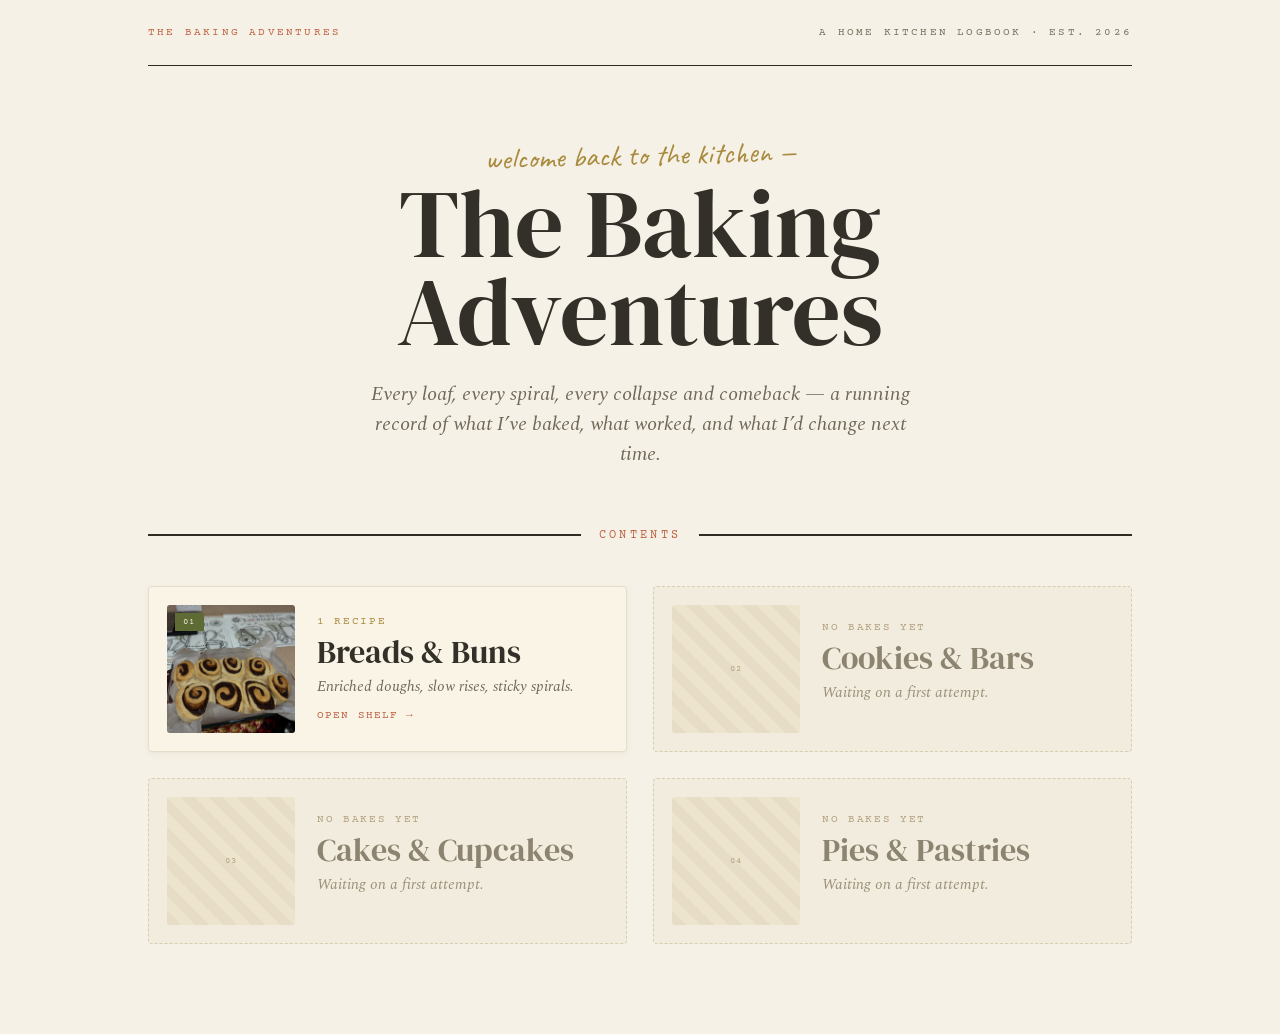
==== index.html @ d79e12d2 "landing page, categories" ====
<!doctype html>
<html lang="en">
<head>
  <meta charset="utf-8">
  <meta name="viewport" content="width=device-width, initial-scale=1">
  <title>The Baking Adventures</title>
  <link rel="preconnect" href="https://fonts.googleapis.com">
  <link rel="preconnect" href="https://fonts.gstatic.com" crossorigin>
  <link href="https://fonts.googleapis.com/css2?family=DM+Serif+Display:ital@0;1&amp;family=Spectral:ital,wght@0,400;0,500;0,600;0,700;1,400;1,500&amp;family=Caveat:wght@500;600;700&amp;family=Courier+Prime&amp;display=swap" rel="stylesheet">
  <link rel="stylesheet" href="styles.css">
</head>
<body>
  <div class="page-shell">
    <main class="page-content">
      <header class="top-bar">
        <span class="brand">The Baking Adventures</span>
        <span>A home kitchen logbook &middot; Est. 2026</span>
      </header>

      <section class="masthead">
        <div class="kicker">welcome back to the kitchen &mdash;</div>
        <h1>The Baking<br>Adventures</h1>
        <p class="lede">
          Every loaf, every spiral, every collapse and comeback &mdash; a running record
          of what I&rsquo;ve baked, what worked, and what I&rsquo;d change next time.
        </p>
      </section>

      <div class="rule-row">
        <span class="rule"></span>
        <span class="rule-text">Contents</span>
        <span class="rule"></span>
      </div>

      <div class="category-grid">
        <a class="category-card" href="breads-and-buns/index.html">
          <div class="category-cover">
            <img src="breads-and-buns/cinnamon-rolls/attempt1/noIcing.jpeg" alt="Cinnamon rolls">
            <span class="cover-num">01</span>
          </div>
          <div class="card-body">
            <div class="meta">1 recipe</div>
            <h2>Breads &amp; Buns</h2>
            <p class="desc">Enriched doughs, slow rises, sticky spirals.</p>
            <span class="go">Open shelf &rarr;</span>
          </div>
        </a>

        <div class="category-card is-empty">
          <div class="category-cover is-pattern">02</div>
          <div class="card-body">
            <div class="meta">No bakes yet</div>
            <h2>Cookies &amp; Bars</h2>
            <p class="desc">Waiting on a first attempt.</p>
          </div>
        </div>

        <div class="category-card is-empty">
          <div class="category-cover is-pattern">03</div>
          <div class="card-body">
            <div class="meta">No bakes yet</div>
            <h2>Cakes &amp; Cupcakes</h2>
            <p class="desc">Waiting on a first attempt.</p>
          </div>
        </div>

        <div class="category-card is-empty">
          <div class="category-cover is-pattern">04</div>
          <div class="card-body">
            <div class="meta">No bakes yet</div>
            <h2>Pies &amp; Pastries</h2>
            <p class="desc">Waiting on a first attempt.</p>
          </div>
        </div>
      </div>
    </main>
  </div>
</body>
</html>
---- styles.css ----
:root {
  color: #33302a;
  background: #e8dfca;
  font-family: "Spectral", serif;
}

* {
  box-sizing: border-box;
}

body {
  margin: 0;
  background: #e8dfca;
}

button {
  color: inherit;
}

::selection {
  color: #f7eedd;
  background: #bd6444;
}

.page-shell {
  min-height: 100vh;
  padding-bottom: 90px;
  background: #f6f1e6;
}

.page-content {
  max-width: 1080px;
  margin: 0 auto;
  padding: 0 48px;
}

.top-bar {
  display: flex;
  align-items: center;
  justify-content: space-between;
  padding: 26px 0;
  border-bottom: 1.5px solid #2f2c26;
  color: #7a7363;
  font: 11px "Courier Prime", monospace;
  letter-spacing: 0.2em;
  text-transform: uppercase;
}

.brand,
.ingredient-group h3,
.reset-button,
.notes h2 {
  color: #bd6444;
}

.hero {
  display: flex;
  align-items: center;
  gap: 54px;
  padding: 52px 0 46px;
}

.hero-copy {
  flex: 1;
}

.eyebrow {
  margin-bottom: 16px;
  color: #a98b3f;
  font: 11px "Courier Prime", monospace;
  letter-spacing: 0.22em;
  text-transform: uppercase;
}

h1,
h2 {
  font-family: "DM Serif Display", serif;
  font-weight: 400;
}

h1 {
  margin: 0 0 22px;
  font-size: 74px;
  line-height: 0.95;
}

.intro {
  max-width: 42ch;
  margin: 0 0 28px;
  color: #6f6757;
  font-size: 19px;
  font-style: italic;
  line-height: 1.55;
}

.recipe-meta {
  display: flex;
  max-width: 430px;
  margin: 0;
  padding-top: 15px;
  border-top: 1.5px solid #2f2c26;
  color: #7a7363;
  font: 11.5px "Courier Prime", monospace;
  letter-spacing: 0.08em;
  text-transform: uppercase;
}

.recipe-meta div {
  flex: 1;
}

.recipe-meta dt {
  margin-bottom: 4px;
  color: #a98b3f;
}

.recipe-meta dd {
  margin: 0;
}

.hero-photo-wrap {
  position: relative;
  width: 360px;
  flex-shrink: 0;
  padding-top: 18px;
}

.photo-card {
  position: relative;
  margin: 0;
  background: #faf4e6;
  box-shadow: 0 6px 20px rgba(60, 40, 20, 0.18);
}

.hero-photo-card {
  padding: 12px 12px 16px;
  transform: rotate(2deg);
}

.tape {
  position: absolute;
  z-index: 2;
  top: -16px;
  left: 50%;
  width: 128px;
  height: 36px;
  transform: translateX(-50%) rotate(-3deg);
  border: 1px dashed rgba(255, 255, 255, 0.5);
  background: rgba(95, 107, 52, 0.42);
}

.hero-image,
.gallery-image {
  display: block;
  width: 100%;
  object-fit: cover;
  background: #eee5d2;
}

.hero-image {
  height: 330px;
}

.photo-card figcaption {
  margin-top: 8px;
  color: #7a7a3e;
  font: 23px "Caveat", cursive;
  text-align: center;
}

.recipe-layout {
  display: flex;
  align-items: flex-start;
  gap: 56px;
}

.ingredients {
  width: 380px;
  flex-shrink: 0;
}

.method {
  flex: 1;
  min-width: 0;
  padding-top: 4px;
}

.section-heading {
  display: flex;
  align-items: center;
  border-bottom: 1.5px solid #2f2c26;
  padding-bottom: 14px;
}

.ingredients-heading {
  align-items: flex-end;
  justify-content: space-between;
  gap: 12px;
  margin-bottom: 18px;
}

.method-heading {
  gap: 14px;
  margin-bottom: 8px;
}

.section-heading h2,
.gallery h2 {
  margin: 0;
  font-size: 30px;
  line-height: 1;
}

.scaler {
  display: flex;
  align-items: center;
  gap: 9px;
  padding: 5px 7px;
  border-radius: 999px;
  background: #efe9d8;
}

.scale-button {
  width: 26px;
  height: 26px;
  padding: 0;
  border: 0;
  border-radius: 50%;
  font: 18px/1 "Spectral", serif;
  cursor: pointer;
}

.scale-down {
  color: #5f6b34;
  background: #e2d9c2;
}

.scale-up {
  color: #f3efdf;
  background: #5f6b34;
}

.serving-count {
  min-width: 26px;
  font: 22px "DM Serif Display", serif;
  text-align: center;
}

.ingredient-controls {
  display: flex;
  align-items: center;
  justify-content: space-between;
  margin-bottom: 22px;
}

.unit-hint {
  margin: -10px 0 18px;
  color: #8f8673;
  font: 11px/1.4 "Courier Prime", monospace;
}

.unit-tabs {
  display: flex;
  gap: 22px;
}

.unit-tab,
.reset-button {
  border: 0;
  background: none;
  cursor: pointer;
}

.unit-tab {
  padding: 0 0 4px;
  border-bottom: 2px solid transparent;
  color: #b3a98f;
  font: 11.5px "Courier Prime", monospace;
  letter-spacing: 0.07em;
  text-transform: uppercase;
}

.unit-tab.is-active {
  border-bottom-color: #5f6b34;
  color: #5f6b34;
}

.reset-button {
  padding: 0;
  font: 18px "Caveat", cursive;
}

.ingredient-group {
  margin-bottom: 26px;
}

.ingredient-group h3 {
  margin: 0 0 10px;
  font: 25px "Caveat", cursive;
}

.ingredient-row {
  display: flex;
  width: 100%;
  align-items: baseline;
  justify-content: space-between;
  gap: 14px;
  padding: 8px 0;
  border: 0;
  border-bottom: 1px solid #e4ddca;
  color: inherit;
  background: transparent;
  font-family: inherit;
  font-size: 16px;
  text-align: left;
}

.ingredient-row.is-toggleable {
  cursor: pointer;
  transition: color 0.15s, background-color 0.15s;
}

.ingredient-row.is-toggleable:hover,
.ingredient-row.is-toggleable:focus-visible {
  color: #5f6b34;
  background: rgba(95, 107, 52, 0.06);
  outline: none;
}

.ingredient-amount {
  color: #7a7363;
  font-variant-numeric: tabular-nums;
  white-space: nowrap;
}

.progress-label {
  color: #9a9079;
  font: 11px "Courier Prime", monospace;
  letter-spacing: 0.08em;
  text-transform: uppercase;
}

.method-step {
  display: flex;
  width: 100%;
  align-items: flex-start;
  gap: 18px;
  padding: 18px 0;
  border: 0;
  border-bottom: 1px solid #e4ddca;
  background: transparent;
  font-family: inherit;
  text-align: left;
  cursor: pointer;
}

.step-badge {
  display: flex;
  width: 30px;
  height: 30px;
  flex-shrink: 0;
  align-items: center;
  justify-content: center;
  margin-top: 2px;
  border: 1.5px solid #cdc3a8;
  border-radius: 50%;
  color: #8a7457;
  font: 15px "DM Serif Display", serif;
}

.step-text {
  color: #33302a;
  font-size: 16.5px;
  line-height: 1.6;
}

.step-text strong {
  color: #24211d;
  font-weight: 700;
}

.method-step.is-complete .step-badge {
  border-color: #5f6b34;
  color: #f3efdf;
  background: #5f6b34;
}

.method-step.is-complete .step-text {
  color: #a59c88;
  text-decoration: line-through;
}

.gallery {
  margin-top: 40px;
}

.gallery h2 {
  margin-bottom: 20px;
}

.gallery-grid {
  display: flex;
  gap: 18px;
}

.gallery-card {
  flex: 1;
  padding: 9px 9px 12px;
  box-shadow: 0 4px 14px rgba(60, 40, 20, 0.14);
}

.gallery-card-left {
  transform: rotate(-1.5deg);
}

.gallery-card-center {
  margin-top: 10px;
  transform: rotate(1.5deg);
}

.gallery-card-right {
  transform: rotate(-1deg);
}

.gallery-image {
  height: 160px;
}

.gallery-card figcaption {
  margin-top: 5px;
  font-size: 18px;
}

.notes {
  margin-top: 40px;
  padding: 24px 28px;
  border-radius: 3px;
  background: #efe9d8;
}

.notes h2 {
  margin: 0 0 8px;
  font: 26px "Caveat", cursive;
}

.notes p {
  margin: 0;
  color: #6f6757;
  font-size: 16px;
  font-style: italic;
  line-height: 1.6;
}

@media (max-width: 860px) {
  .page-content {
    padding: 0 28px;
  }

  .hero,
  .recipe-layout {
    gap: 36px;
  }

  .hero-photo-wrap,
  .ingredients {
    width: 340px;
  }

  h1 {
    font-size: 62px;
  }
}

@media (max-width: 720px) {
  .top-bar {
    align-items: flex-start;
    gap: 16px;
  }

  .hero,
  .recipe-layout {
    flex-direction: column;
  }

  .hero-photo-wrap,
  .ingredients {
    width: 100%;
  }

  .hero-photo-wrap {
    max-width: 420px;
    align-self: center;
  }

  .method {
    width: 100%;
  }
}

@media (max-width: 480px) {
  .page-content {
    padding: 0 20px;
  }

  .top-bar {
    flex-direction: column;
  }

  h1 {
    font-size: 54px;
  }

  .gallery-grid {
    flex-direction: column;
  }

  .gallery-card {
    width: min(90%, 320px);
    align-self: center;
  }
}
/* 
   Navigation & gallery pages (home, category, attempts landing)
   Shared by index.html, breads-and-buns/index.html and each
   recipe's attempts landing (cinnamon-rolls/index.html)
 */

h3 {
  font-family: "DM Serif Display", serif;
  font-weight: 400;
}

a {
  color: inherit;
  text-decoration: none;
}

.top-bar a {
  color: inherit;
}

.top-bar .brand {
  color: #bd6444;
}

.top-bar .back-link {
  color: #7a7363;
}

.crumb-sep {
  margin: 0 8px;
  color: #c9b08c;
}

.rule {
  flex: 1;
  height: 1.5px;
  background: #2f2c26;
}

.rule-row {
  display: flex;
  align-items: center;
  gap: 18px;
  margin: 30px 0 44px;
}

.rule-text {
  color: #bd6444;
  font: 12px "Courier Prime", monospace;
  letter-spacing: 0.28em;
  text-transform: uppercase;
}

/* ---------- Home masthead + category grid ---------- */
.masthead {
  padding: 70px 0 30px;
  text-align: center;
}

.masthead .kicker {
  margin-bottom: 6px;
  transform: rotate(-1.5deg);
  color: #a98b3f;
  font: 30px "Caveat", cursive;
}

.masthead h1 {
  margin: 0 0 22px;
  font-size: 96px;
  line-height: 0.92;
}

.masthead .lede {
  max-width: 54ch;
  margin: 0 auto;
  color: #6f6757;
  font-size: 20px;
  font-style: italic;
  line-height: 1.5;
}

.category-grid {
  display: grid;
  grid-template-columns: 1fr 1fr;
  gap: 26px;
}

.category-card {
  display: flex;
  gap: 22px;
  padding: 18px;
  border: 1px solid #e4ddca;
  border-radius: 4px;
  background: #faf4e6;
  box-shadow: 0 2px 6px rgba(60, 40, 20, 0.06);
  transition: transform 0.15s ease, box-shadow 0.15s ease;
}

a.category-card:hover {
  transform: translateY(-3px);
  box-shadow: 0 10px 24px rgba(60, 40, 20, 0.14);
}

.category-card.is-empty {
  border: 1px dashed #d8cdb2;
  background: #f1ecdd;
  box-shadow: none;
}

.category-cover {
  position: relative;
  width: 128px;
  height: 128px;
  flex-shrink: 0;
  overflow: hidden;
  border-radius: 3px;
}

.category-cover img {
  display: block;
  width: 100%;
  height: 100%;
  object-fit: cover;
}

.category-cover.is-pattern {
  display: flex;
  align-items: center;
  justify-content: center;
  color: #b3a17f;
  font: 9px "Courier Prime", monospace;
  letter-spacing: 0.14em;
  text-transform: uppercase;
  background: repeating-linear-gradient(45deg, #e7ddc6, #e7ddc6 10px, #ede4ce 10px, #ede4ce 20px);
}

.cover-num {
  position: absolute;
  left: 8px;
  top: 8px;
  padding: 4px 8px;
  color: #f3efdf;
  font: 9px "Courier Prime", monospace;
  letter-spacing: 0.14em;
  text-transform: uppercase;
  background: #5f6b34;
}

.category-card .card-body {
  display: flex;
  flex: 1;
  flex-direction: column;
  justify-content: center;
}

.category-card .meta {
  margin-bottom: 8px;
  color: #a98b3f;
  font: 10.5px "Courier Prime", monospace;
  letter-spacing: 0.16em;
  text-transform: uppercase;
}

.category-card h2 {
  margin: 0 0 8px;
  font-size: 32px;
  line-height: 1;
}

.category-card .desc {
  margin: 0 0 12px;
  color: #6f6757;
  font-size: 15px;
  font-style: italic;
  line-height: 1.4;
}

.category-card .go {
  color: #bd6444;
  font: 11px "Courier Prime", monospace;
  letter-spacing: 0.1em;
  text-transform: uppercase;
}

.category-card.is-empty .meta {
  color: #b3a17f;
}

.category-card.is-empty h2 {
  color: #8c8470;
}

.category-card.is-empty .desc {
  color: #9a9079;
}

/* ---------- Category page (recipe list) ---------- */
.category-header {
  padding: 54px 0 30px;
}

.recipe-grid {
  display: grid;
  grid-template-columns: 1fr 1fr 1fr;
  gap: 26px;
  align-items: start;
}

.recipe-card {
  display: block;
  overflow: hidden;
  border: 1px solid #e4ddca;
  border-radius: 4px;
  background: #faf4e6;
  box-shadow: 0 2px 6px rgba(60, 40, 20, 0.06);
  transition: transform 0.15s ease, box-shadow 0.15s ease;
}

.recipe-card:hover {
  transform: translateY(-4px);
  box-shadow: 0 12px 26px rgba(60, 40, 20, 0.16);
}

.recipe-card .thumb {
  position: relative;
  height: 200px;
}

.recipe-card .thumb img {
  display: block;
  width: 100%;
  height: 100%;
  object-fit: cover;
}

.pill-badge {
  position: absolute;
  right: 10px;
  top: 10px;
  padding: 4px 9px;
  color: #f7eedd;
  font: 9.5px "Courier Prime", monospace;
  letter-spacing: 0.12em;
  text-transform: uppercase;
  background: #bd6444;
}

.recipe-card .body {
  padding: 20px 22px 24px;
}

.recipe-card h2 {
  margin: 0 0 8px;
  font-size: 28px;
  line-height: 1.02;
}

.recipe-card .desc {
  margin: 0 0 14px;
  color: #6f6757;
  font-size: 15px;
  font-style: italic;
  line-height: 1.45;
}

.recipe-card .foot {
  display: flex;
  align-items: center;
  justify-content: space-between;
  padding-top: 12px;
  border-top: 1px solid #e4ddca;
  font: 10.5px "Courier Prime", monospace;
  letter-spacing: 0.1em;
  text-transform: uppercase;
  color: #9a9079;
}

.recipe-card .foot .view {
  color: #bd6444;
}

.add-card {
  display: flex;
  min-height: 300px;
  flex-direction: column;
  align-items: center;
  justify-content: center;
  padding: 24px;
  border: 1px dashed #d8cdb2;
  border-radius: 4px;
  text-align: center;
  background: #f1ecdd;
}

.add-card .plus {
  margin-bottom: 12px;
  color: #cdc0a3;
  font: 40px "DM Serif Display", serif;
  line-height: 1;
}

.add-card .scrawl {
  color: #a98b3f;
  font: 22px "Caveat", cursive;
  line-height: 1.2;
}

/* ---------- Attempts landing (most recent + gallery) ---------- */
.attempts-header {
  display: flex;
  align-items: flex-end;
  justify-content: space-between;
  gap: 30px;
  padding: 52px 0 30px;
}

.attempts-header h1 {
  margin: 0;
}

.open-recipe {
  flex-shrink: 0;
  padding: 14px 22px;
  border-radius: 999px;
  color: #f7eedd;
  font: 11px "Courier Prime", monospace;
  letter-spacing: 0.1em;
  text-transform: uppercase;
  text-align: center;
  line-height: 1.5;
  background: #bd6444;
  transition: background 0.15s ease;
}

.open-recipe:hover {
  background: #a85436;
}

.open-recipe small {
  display: block;
  font-size: 9px;
  letter-spacing: 0.14em;
  opacity: 0.8;
}

.section-label-row {
  display: flex;
  align-items: center;
  gap: 16px;
  margin: 30px 0 26px;
}

.section-label-row.spaced {
  margin: 54px 0 26px;
}

.section-label {
  color: #bd6444;
  font: 12px "Courier Prime", monospace;
  letter-spacing: 0.22em;
  text-transform: uppercase;
  white-space: nowrap;
}

.featured {
  display: flex;
  align-items: stretch;
  gap: 40px;
  padding: 26px;
  border: 1px solid #e4ddca;
  border-radius: 4px;
  background: #faf4e6;
  box-shadow: 0 3px 10px rgba(60, 40, 20, 0.08);
  transition: transform 0.15s ease, box-shadow 0.15s ease;
}

.featured:hover {
  transform: translateY(-3px);
  box-shadow: 0 14px 30px rgba(60, 40, 20, 0.16);
}

.featured-photo {
  position: relative;
  width: 440px;
  flex-shrink: 0;
  padding-top: 14px;
}

.photo-card.is-white {
  padding: 11px 11px 14px;
  background: #fff;
}

.featured-photo .photo-card {
  transform: rotate(-1.5deg);
}

.featured-photo .tape {
  transform: translateX(-50%) rotate(2deg);
  width: 130px;
  height: 34px;
  background: rgba(95, 107, 52, 0.4);
}

.featured-photo img {
  display: block;
  width: 100%;
  height: 300px;
  object-fit: cover;
}

.featured .details {
  display: flex;
  flex: 1;
  flex-direction: column;
  justify-content: center;
}

.attempt-stamp {
  display: flex;
  align-items: center;
  gap: 12px;
  margin-bottom: 14px;
}

.attempt-badge {
  display: flex;
  width: 46px;
  height: 46px;
  align-items: center;
  justify-content: center;
  border-radius: 50%;
  color: #f3efdf;
  font: 22px "DM Serif Display", serif;
  background: #5f6b34;
}

.attempt-stamp .when-label {
  color: #9a9079;
  font: 10.5px "Courier Prime", monospace;
  letter-spacing: 0.14em;
  text-transform: uppercase;
}

.attempt-stamp .when-date {
  font: 22px "DM Serif Display", serif;
  line-height: 1;
}

.stars {
  color: #c99a3f;
  font: 13px "Courier Prime", monospace;
  letter-spacing: 0.14em;
}

.featured .rating-line {
  margin-bottom: 16px;
}

.featured .rating-line .tag {
  color: #9a9079;
  letter-spacing: 0.06em;
}

.featured .featured-note {
  max-width: 42ch;
  margin: 0 0 20px;
  color: #6f6757;
  font-size: 17px;
  font-style: italic;
  line-height: 1.6;
}

.featured .open-link {
  color: #bd6444;
  font: 11px "Courier Prime", monospace;
  letter-spacing: 0.1em;
  text-transform: uppercase;
}

/* sort control */
.sort-control {
  position: relative;
}

.sort-button {
  display: flex;
  align-items: center;
  gap: 10px;
  padding: 9px 16px;
  border: 1.5px solid #2f2c26;
  border-radius: 999px;
  background: #faf4e6;
  cursor: pointer;
  font: 11px "Courier Prime", monospace;
  letter-spacing: 0.1em;
  text-transform: uppercase;
  color: #33302a;
}

.sort-button .lbl-key {
  color: #a98b3f;
}

.sort-button .caret {
  color: #bd6444;
  font-size: 9px;
}

.sort-menu {
  position: absolute;
  right: 0;
  top: 46px;
  z-index: 20;
  min-width: 190px;
  overflow: hidden;
  border: 1.5px solid #2f2c26;
  border-radius: 6px;
  background: #faf4e6;
  box-shadow: 0 12px 30px rgba(60, 40, 20, 0.2);
}

.sort-menu[hidden] {
  display: none;
}

.sort-option {
  display: flex;
  width: 100%;
  align-items: center;
  justify-content: space-between;
  padding: 12px 16px;
  border: 0;
  border-bottom: 1px solid #ece3cf;
  background: transparent;
  cursor: pointer;
  font: 15px "Spectral", serif;
  text-align: left;
  color: #33302a;
}

.sort-option:last-child {
  border-bottom: 0;
}

.sort-option.is-active {
  color: #bd6444;
  background: #efe9d8;
}

.sort-option .tick {
  color: #bd6444;
  font: 11px "Courier Prime", monospace;
}

.sort-backdrop {
  position: fixed;
  inset: 0;
  z-index: 10;
}

.sort-backdrop[hidden] {
  display: none;
}

/* attempt gallery grid */
.attempt-grid {
  display: grid;
  grid-template-columns: 1fr 1fr 1fr;
  gap: 24px;
  align-items: start;
}

.attempt-card {
  display: block;
  overflow: hidden;
  border: 1px solid #e4ddca;
  border-radius: 4px;
  background: #faf4e6;
  box-shadow: 0 2px 6px rgba(60, 40, 20, 0.06);
  transition: transform 0.15s ease, box-shadow 0.15s ease;
}

.attempt-card:hover {
  transform: translateY(-4px);
  box-shadow: 0 12px 26px rgba(60, 40, 20, 0.16);
}

.attempt-card .thumb {
  position: relative;
  height: 180px;
}

.attempt-card .thumb img {
  display: block;
  width: 100%;
  height: 180px;
  object-fit: cover;
}

.attempt-card .latest {
  position: absolute;
  left: 10px;
  top: 10px;
  padding: 4px 9px;
  color: #f3efdf;
  font: 9.5px "Courier Prime", monospace;
  letter-spacing: 0.12em;
  text-transform: uppercase;
  background: #5f6b34;
}

.attempt-card .body {
  padding: 16px 18px 20px;
}

.attempt-card .body-top {
  display: flex;
  align-items: baseline;
  justify-content: space-between;
  margin-bottom: 6px;
}

.attempt-card h3 {
  margin: 0;
  font-size: 22px;
}

.attempt-card .when {
  margin-bottom: 10px;
  color: #9a9079;
  font: 10px "Courier Prime", monospace;
  letter-spacing: 0.12em;
  text-transform: uppercase;
}

.attempt-card .note {
  margin: 0;
  color: #6f6757;
  font-size: 14.5px;
  font-style: italic;
  line-height: 1.45;
}

/* static "no photo yet" placeholder (coder-controlled, not uploadable) */
.no-photo {
  display: flex;
  height: 100%;
  flex-direction: column;
  align-items: center;
  justify-content: center;
  gap: 8px;
  color: #a8916f;
  text-align: center;
  background: repeating-linear-gradient(45deg, #e7ddc6, #e7ddc6 10px, #ede4ce 10px, #ede4ce 20px);
}

.no-photo .np-icon {
  font: 26px "DM Serif Display", serif;
  opacity: 0.55;
}

.no-photo span {
  font: 11px "Courier Prime", monospace;
  letter-spacing: 0.08em;
  text-transform: uppercase;
}

/* ---------- Recipe detail: per-attempt header bits ---------- */
.attempt-tag {
  display: flex;
  align-items: center;
  gap: 11px;
  margin-bottom: 16px;
  flex-wrap: wrap;
}

.attempt-tag .cat {
  color: #a98b3f;
  font: 11px "Courier Prime", monospace;
  letter-spacing: 0.22em;
  text-transform: uppercase;
}

.attempt-tag .dot {
  width: 5px;
  height: 5px;
  border-radius: 50%;
  background: #d6c2a0;
}

.attempt-tag .which {
  color: #5f6b34;
  font: 11px "Courier Prime", monospace;
  letter-spacing: 0.14em;
  text-transform: uppercase;
}

.attempt-tag .stars {
  font-size: 13px;
}

.attempt-switcher {
  display: flex;
  align-items: center;
  gap: 8px;
  margin-top: 22px;
  flex-wrap: wrap;
}

.attempt-switcher .label {
  margin-right: 2px;
  color: #a98b3f;
  font: 19px "Caveat", cursive;
}

.attempt-pill {
  padding: 6px 13px;
  border: 1.5px solid #d9c7a8;
  border-radius: 999px;
  color: #7a7363;
  font: 11px "Courier Prime", monospace;
  letter-spacing: 0.08em;
  text-transform: uppercase;
}

.attempt-pill.is-active {
  border-color: #5f6b34;
  color: #f3efdf;
  background: #5f6b34;
}

.hero-photo-wrap .no-photo {
  height: 330px;
}

@media (max-width: 860px) {
  .featured-photo {
    width: 380px;
  }
}

@media (max-width: 720px) {
  .category-grid,
  .recipe-grid,
  .attempt-grid {
    grid-template-columns: 1fr;
  }

  .attempts-header,
  .featured {
    flex-direction: column;
    align-items: flex-start;
  }

  .featured-photo {
    width: 100%;
  }

  .masthead h1 {
    font-size: 68px;
  }
}
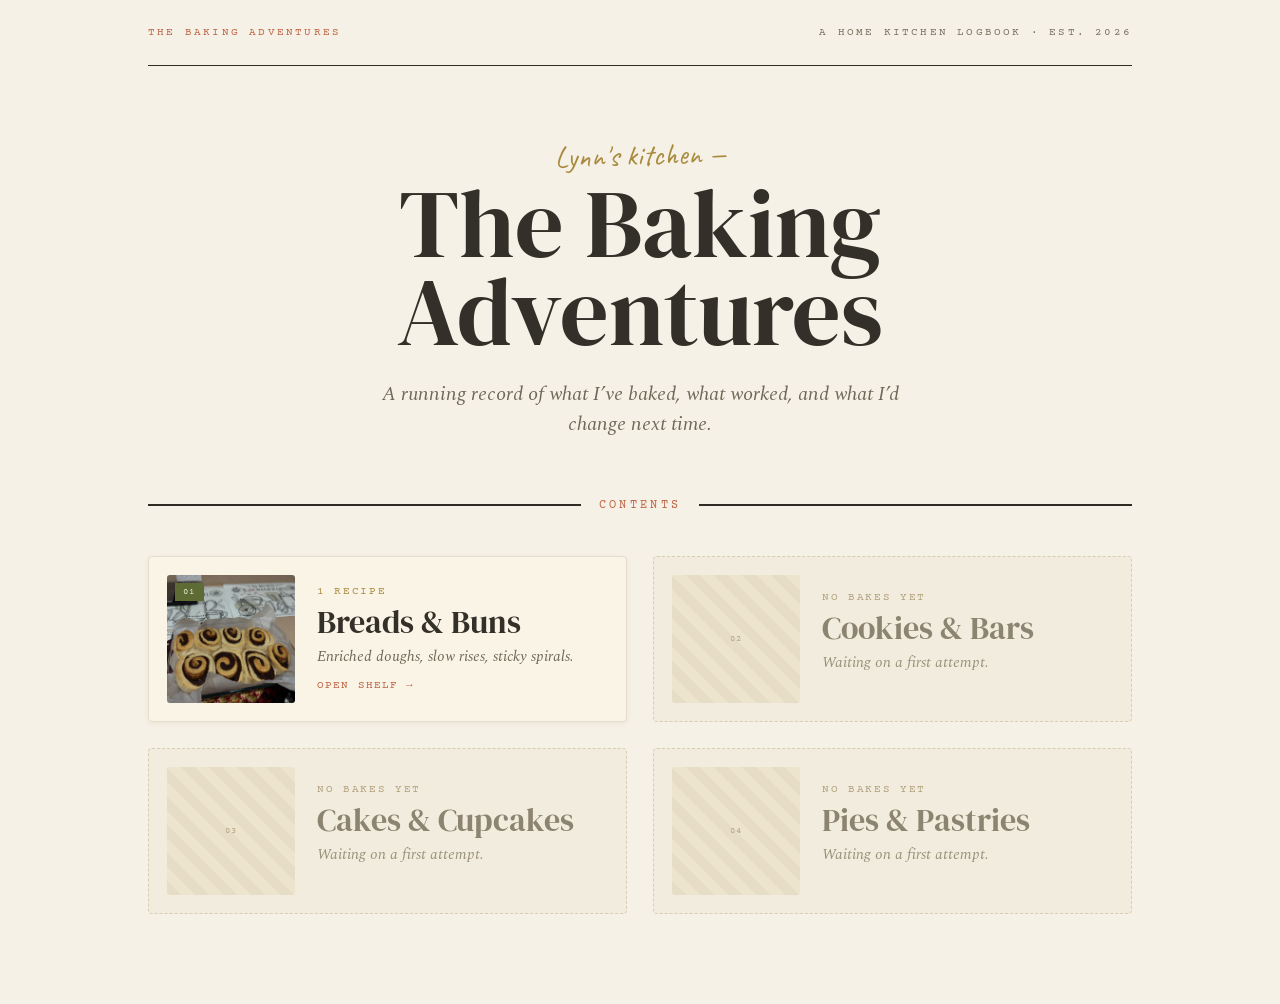
==== commit eedc2fee: "tagline change" ====
--- a/index.html
+++ b/index.html
@@ -18,10 +18,10 @@
       </header>
 
       <section class="masthead">
-        <div class="kicker">welcome back to the kitchen &mdash;</div>
+        <div class="kicker">Lynn's kitchen &mdash;</div>
         <h1>The Baking<br>Adventures</h1>
         <p class="lede">
-          Every loaf, every spiral, every collapse and comeback &mdash; a running record
+          A running record
           of what I&rsquo;ve baked, what worked, and what I&rsquo;d change next time.
         </p>
       </section>
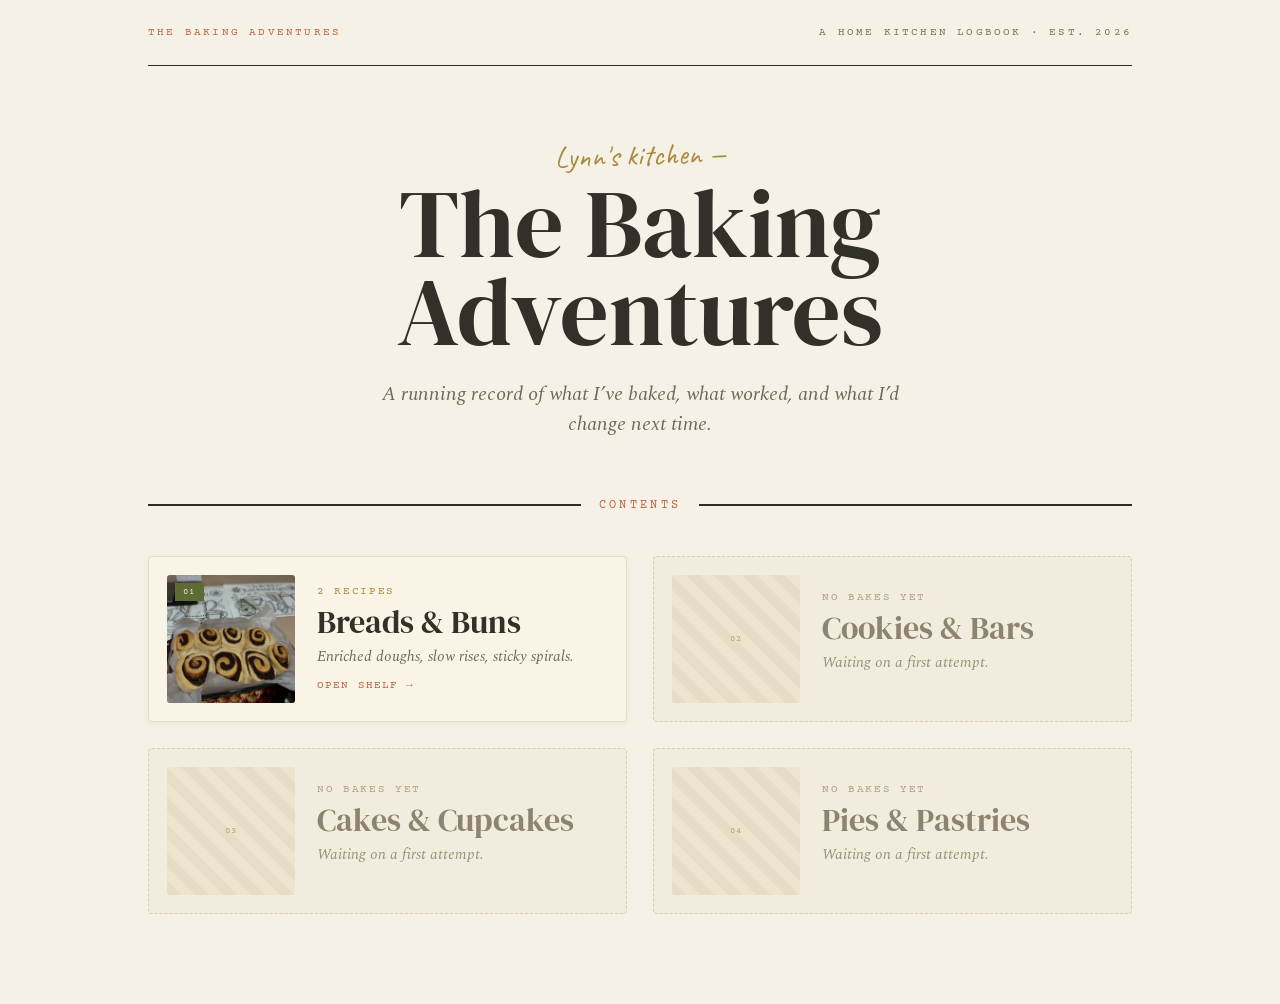
==== commit d2ac9458: "sesame roll recipe" ====
--- a/index.html
+++ b/index.html
@@ -3,6 +3,7 @@
 <head>
   <meta charset="utf-8">
   <meta name="viewport" content="width=device-width, initial-scale=1">
+  <link rel="icon" type="image/png" href="./icon.png">
   <title>The Baking Adventures</title>
   <link rel="preconnect" href="https://fonts.googleapis.com">
   <link rel="preconnect" href="https://fonts.gstatic.com" crossorigin>
@@ -39,7 +40,7 @@
             <span class="cover-num">01</span>
           </div>
           <div class="card-body">
-            <div class="meta">1 recipe</div>
+            <div class="meta">2 recipes</div>
             <h2>Breads &amp; Buns</h2>
             <p class="desc">Enriched doughs, slow rises, sticky spirals.</p>
             <span class="go">Open shelf &rarr;</span>
--- a/styles.css
+++ b/styles.css
@@ -288,6 +288,10 @@
 .reset-button {
   padding: 0;
   font: 18px "Caveat", cursive;
+}
+
+.link {
+  text-decoration: underline;
 }
 
 .ingredient-group {
@@ -403,6 +407,20 @@
   gap: 18px;
 }
 
+.gallery-grid-vertical {
+  flex-direction: column;
+}
+
+.gallery-grid-vertical .gallery-card {
+  width: 100%;
+  flex: none;
+}
+
+.gallery-grid-vertical .gallery-image {
+  height: auto;
+  object-fit: contain;
+}
+
 .gallery-card {
   flex: 1;
   padding: 9px 9px 12px;
@@ -1281,4 +1299,4 @@
   .masthead h1 {
     font-size: 68px;
   }
-}+}
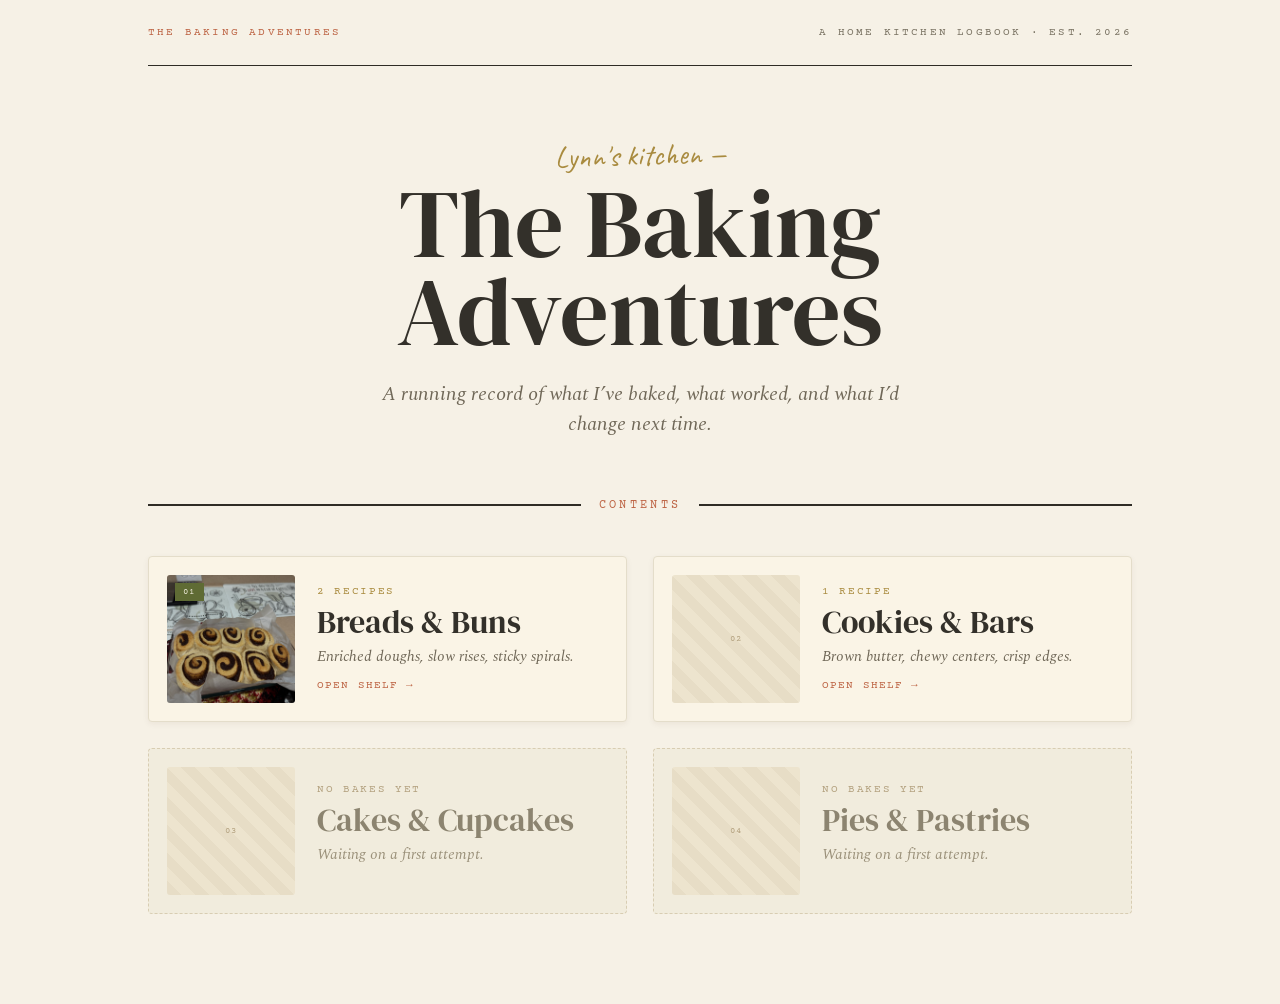
==== commit ecd02bea: "choco chip cookies" ====
--- a/index.html
+++ b/index.html
@@ -47,14 +47,15 @@
           </div>
         </a>
 
-        <div class="category-card is-empty">
+        <a class="category-card" href="cookies-and-bars/index.html">
           <div class="category-cover is-pattern">02</div>
           <div class="card-body">
-            <div class="meta">No bakes yet</div>
+            <div class="meta">1 recipe</div>
             <h2>Cookies &amp; Bars</h2>
-            <p class="desc">Waiting on a first attempt.</p>
+            <p class="desc">Brown butter, chewy centers, crisp edges.</p>
+            <span class="go">Open shelf &rarr;</span>
           </div>
-        </div>
+        </a>
 
         <div class="category-card is-empty">
           <div class="category-cover is-pattern">03</div>
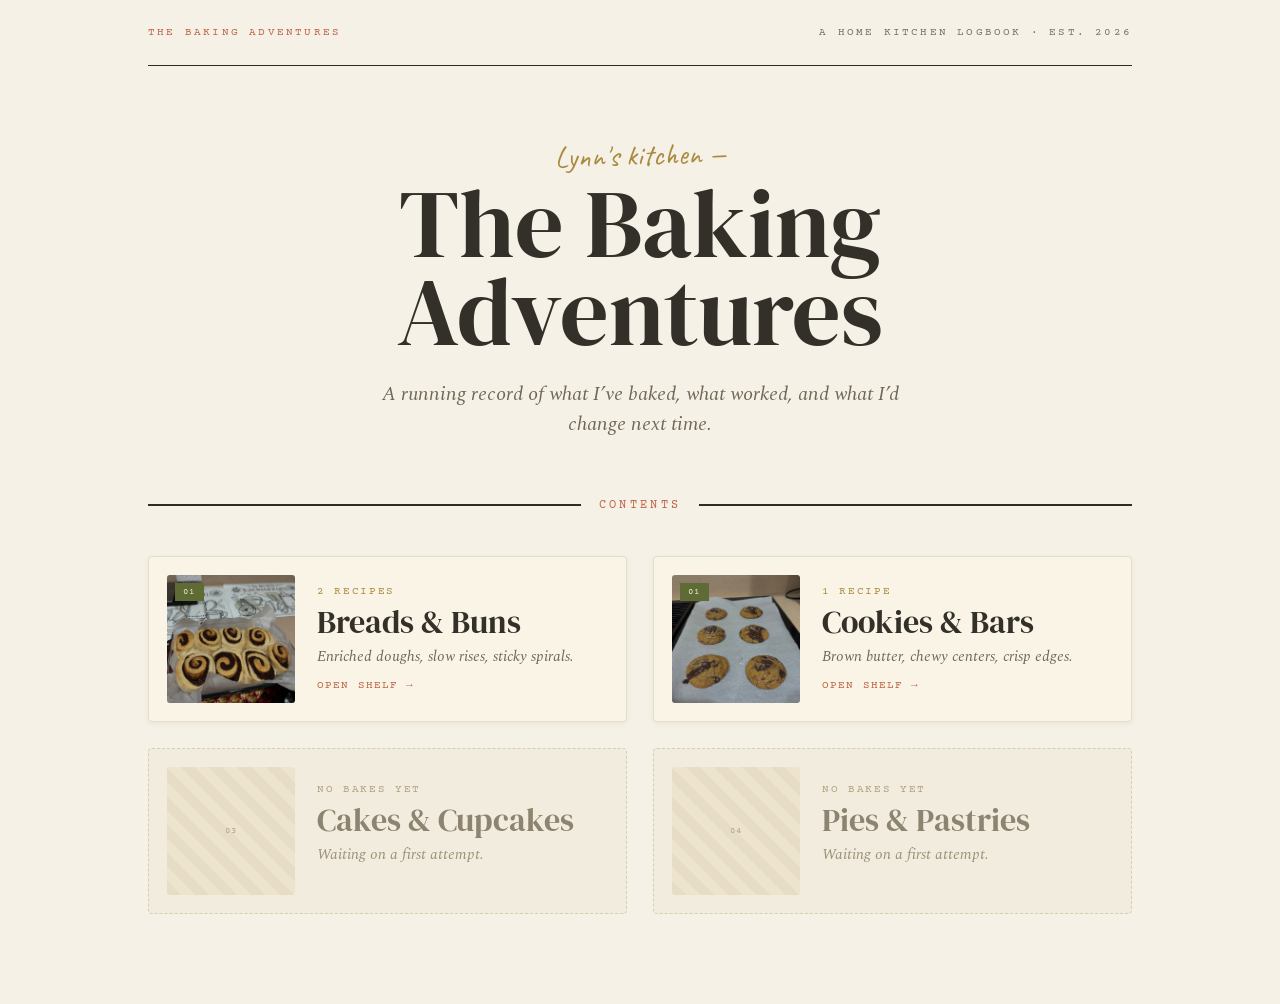
==== commit 50bd6a34: "ccc baked info" ====
--- a/index.html
+++ b/index.html
@@ -48,7 +48,10 @@
         </a>
 
         <a class="category-card" href="cookies-and-bars/index.html">
-          <div class="category-cover is-pattern">02</div>
+          <div class="category-cover">
+            <img src="cookies-and-bars/chocolate-chip-cookies/attempt1/baked.jpeg" alt="Cinnamon rolls">
+            <span class="cover-num">01</span>
+          </div>
           <div class="card-body">
             <div class="meta">1 recipe</div>
             <h2>Cookies &amp; Bars</h2>
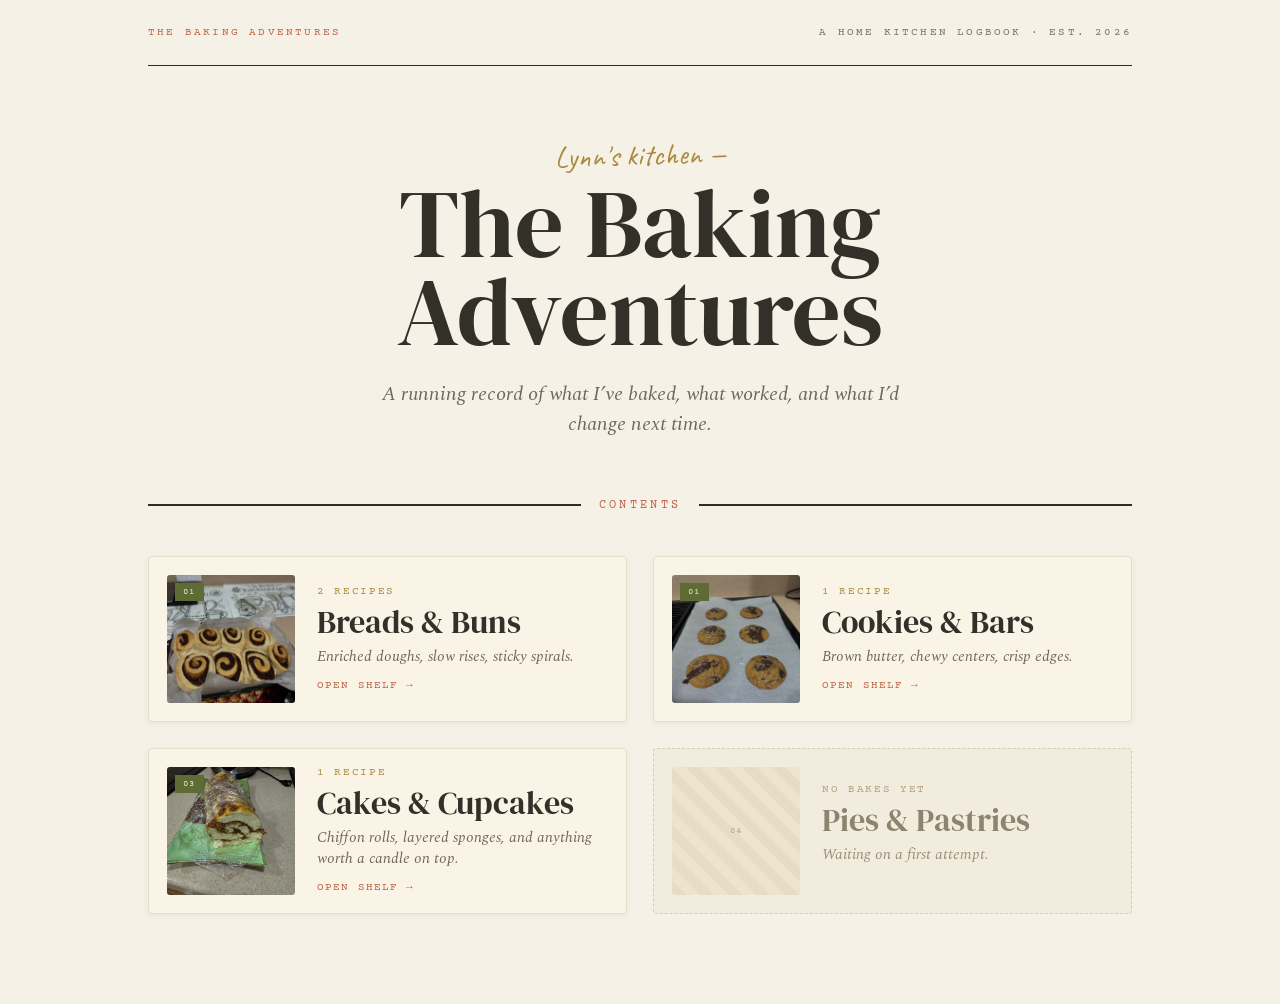
==== commit 10cb7ac4: "new cake directories, pork floss base added, images" ====
--- a/index.html
+++ b/index.html
@@ -60,14 +60,18 @@
           </div>
         </a>
 
-        <div class="category-card is-empty">
-          <div class="category-cover is-pattern">03</div>
+        <a class="category-card" href="cakes-and-cupcakes/index.html">
+          <div class="category-cover">
+            <img src="cakes-and-cupcakes/pork-floss-roll-cake/attempt1/final.jpeg" alt="Pork floss roll cake">
+            <span class="cover-num">03</span>
+          </div>
           <div class="card-body">
-            <div class="meta">No bakes yet</div>
+            <div class="meta">1 recipe</div>
             <h2>Cakes &amp; Cupcakes</h2>
-            <p class="desc">Waiting on a first attempt.</p>
+            <p class="desc">Chiffon rolls, layered sponges, and anything worth a candle on top.</p>
+            <span class="go">Open shelf &rarr;</span>
           </div>
-        </div>
+        </a>
 
         <div class="category-card is-empty">
           <div class="category-cover is-pattern">04</div>
